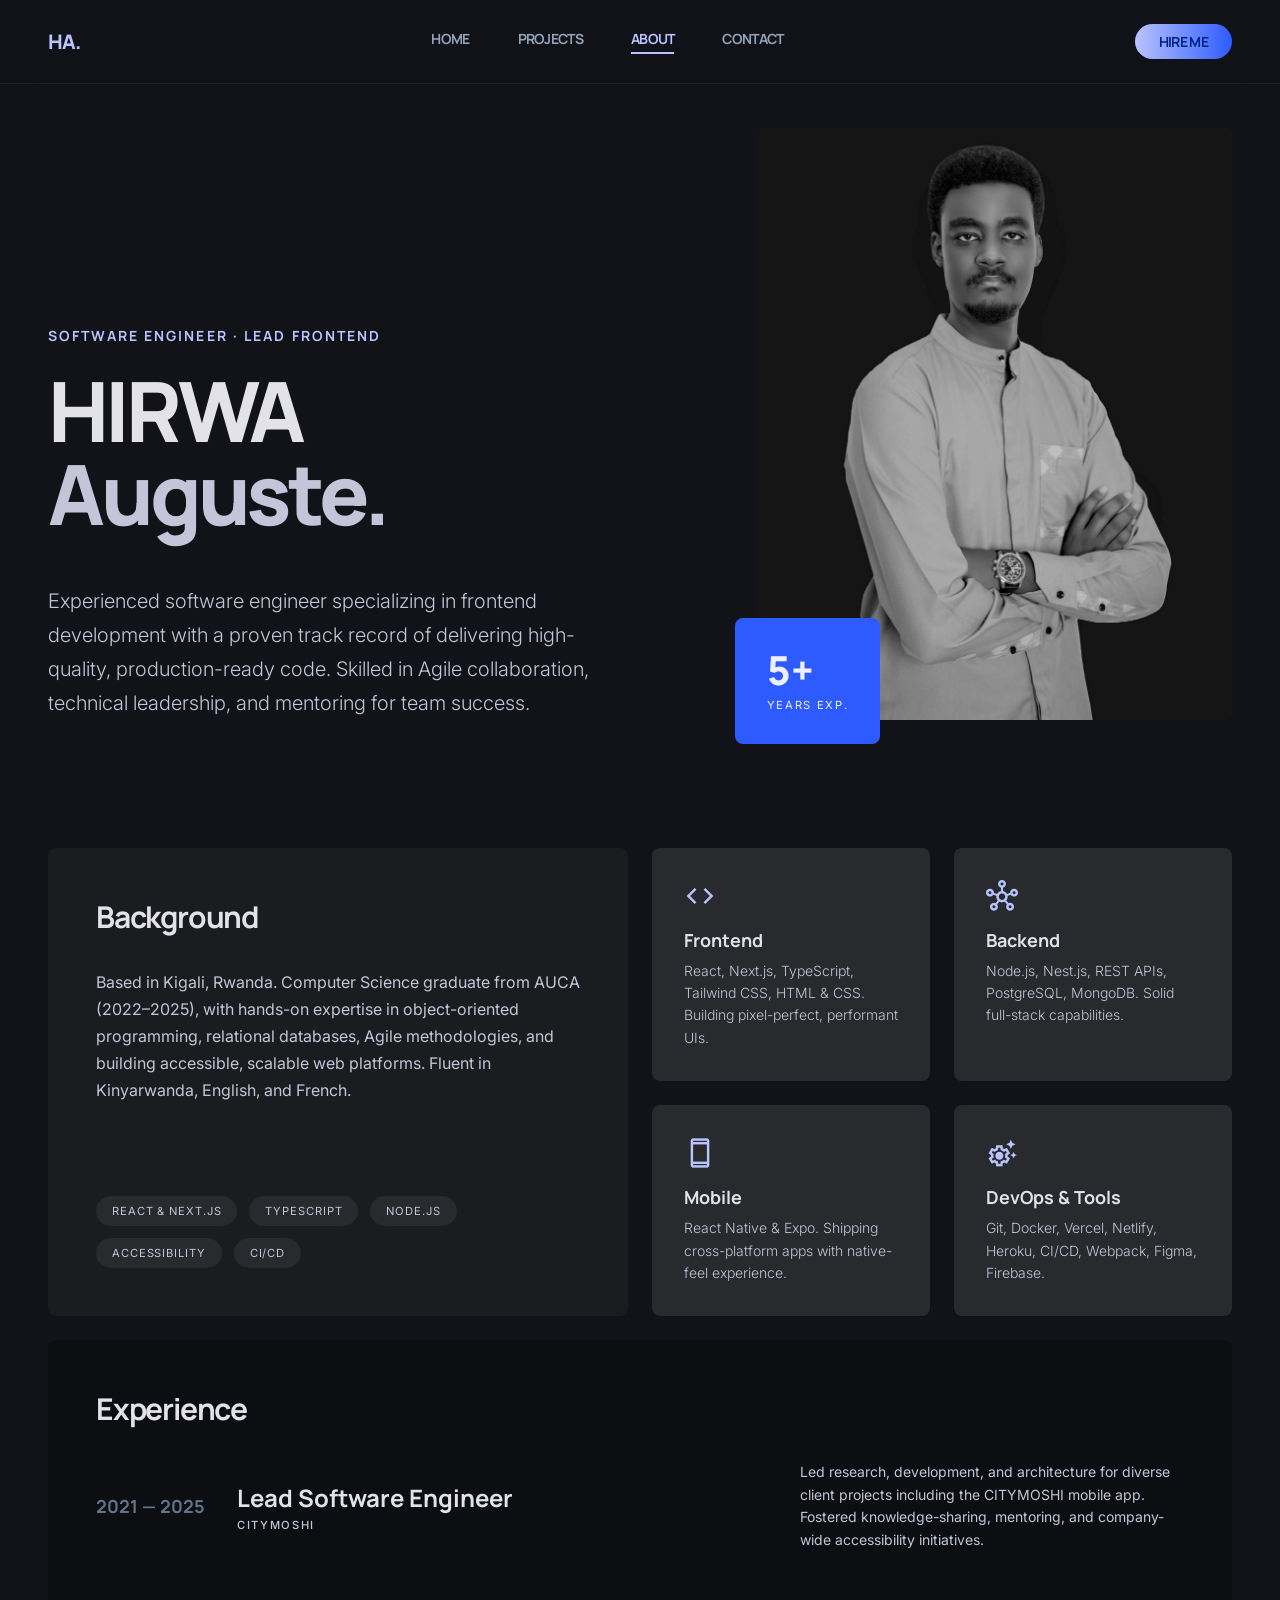
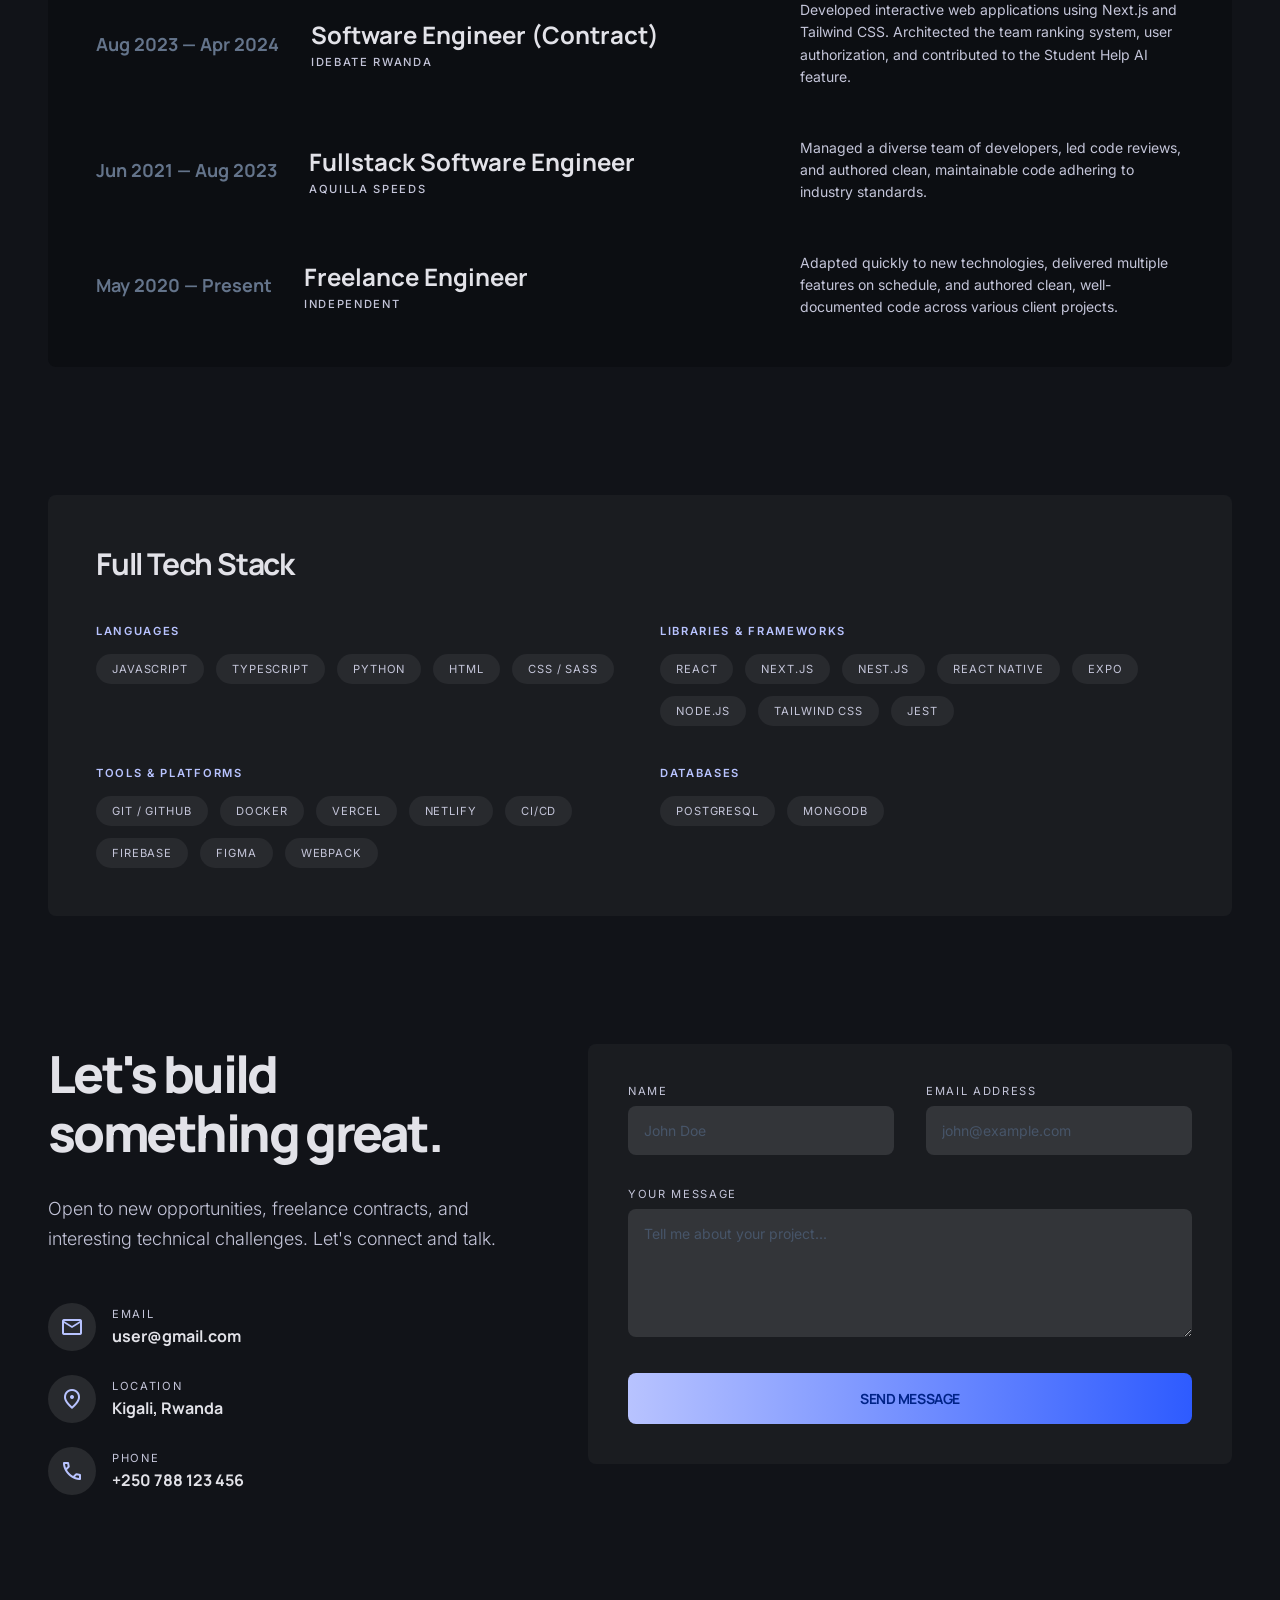
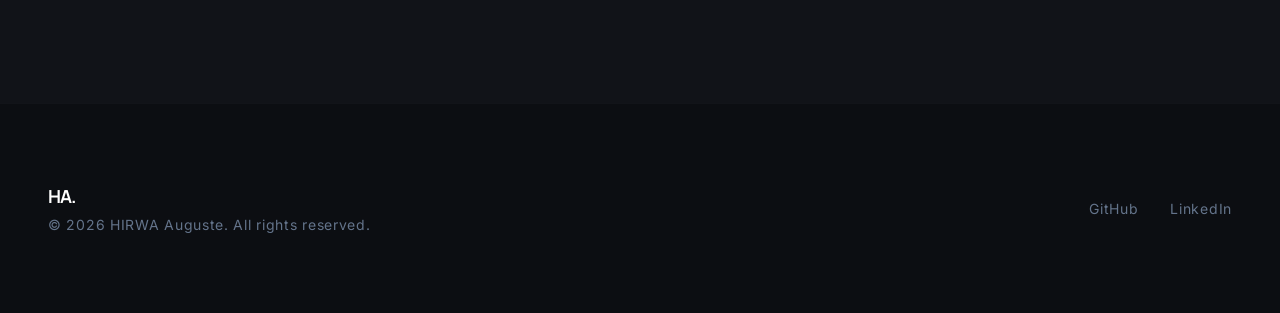
==== about.html @ ba86873b "feat: initialize portfolio project with base styles, navigation, and bento grid layout" ====
<!doctype html>
<html lang="en">
  <head>
    <meta charset="utf-8" />
    <meta content="width=device-width, initial-scale=1.0" name="viewport" />
    <title>About | HIRWA Auguste — Software Engineer</title>
    <meta name="description" content="About HIRWA Auguste — Lead Software Engineer based in Kigali, Rwanda. Expert in React, Next.js, TypeScript, and Node.js." />
    <link
      href="https://fonts.googleapis.com/css2?family=Manrope:wght@200;400;700;800&family=Inter:wght@300;400;500;600&display=swap"
      rel="stylesheet"
    />
    <link
      href="https://fonts.googleapis.com/css2?family=Material+Symbols+Outlined:wght,FILL@100..700,0..1&display=swap"
      rel="stylesheet"
    />
    <link rel="stylesheet" href="about.css" />
  </head>

  <body>
    <!-- Top Nav -->
    <nav class="topnav">
      <div class="nav-inner">
        <a class="nav-logo" href="index.html">HA.</a>

        <div class="nav-links">
          <a class="nav-link" href="index.html">Home</a>
          <a class="nav-link" href="gallery.html">Projects</a>
          <a class="nav-link active" href="about.html">About</a>
          <a class="nav-link" href="about.html#contact">Contact</a>
          <button class="btn-hire mobile-only">Hire Me</button>
        </div>

        <div class="nav-actions">
          <button class="btn-hire desktop-only">Hire Me</button>
          <button
            class="mobile-menu-btn"
            aria-label="Toggle menu"
            onclick="
              document.querySelector('.nav-links').classList.toggle('show')
            "
          >
            <span class="material-symbols-outlined">menu</span>
          </button>
        </div>
      </div>
    </nav>

    <main class="main-content">
      <!-- Hero / About -->
      <section class="hero-section">
        <div class="hero-grid">
          <div class="hero-left">
            <span class="hero-label">Software Engineer · Lead Frontend</span>
            <h1 class="hero-heading">
              HIRWA<br /><span class="hero-muted">Auguste.</span>
            </h1>
            <p class="hero-desc">
              Experienced software engineer specializing in frontend development
              with a proven track record of delivering high-quality,
              production-ready code. Skilled in Agile collaboration, technical
              leadership, and mentoring for team success.
            </p>
          </div>
          <div class="hero-right">
            <div class="portrait-frame">
              <img
                class="portrait-img"
                src="user.jpg"
                alt="HIRWA Auguste portrait"
              />
            </div>
            <div class="exp-badge">
              <span class="exp-number">5+</span>
              <p class="exp-label">Years Exp.</p>
            </div>
          </div>
        </div>
      </section>

      <!-- Bento: Background + Skills -->
      <section class="bento-section">
        <div class="bento-grid">
          <!-- Background -->
          <div class="bento-card col-2">
            <div>
              <h2 class="card-title">Background</h2>
              <p class="card-body">
                Based in Kigali, Rwanda. Computer Science graduate from AUCA
                (2022–2025), with hands-on expertise in object-oriented
                programming, relational databases, Agile methodologies, and
                building accessible, scalable web platforms. Fluent in
                Kinyarwanda, English, and French.
              </p>
            </div>
            <div class="tag-row">
              <span class="tag">React &amp; Next.js</span>
              <span class="tag">TypeScript</span>
              <span class="tag">Node.js</span>
              <span class="tag">Accessibility</span>
              <span class="tag">CI/CD</span>
            </div>
          </div>

          <!-- Skills grid -->
          <div class="bento-card col-2 skills-grid">
            <div class="skill-card">
              <span class="material-symbols-outlined skill-icon">code</span>
              <h3 class="skill-title">Frontend</h3>
              <p class="skill-desc">
                React, Next.js, TypeScript, Tailwind CSS, HTML &amp; CSS.
                Building pixel-perfect, performant UIs.
              </p>
            </div>
            <div class="skill-card">
              <span class="material-symbols-outlined skill-icon">hub</span>
              <h3 class="skill-title">Backend</h3>
              <p class="skill-desc">
                Node.js, Nest.js, REST APIs, PostgreSQL, MongoDB. Solid
                full-stack capabilities.
              </p>
            </div>
            <div class="skill-card">
              <span class="material-symbols-outlined skill-icon">smartphone</span>
              <h3 class="skill-title">Mobile</h3>
              <p class="skill-desc">
                React Native &amp; Expo. Shipping cross-platform apps with
                native-feel experience.
              </p>
            </div>
            <div class="skill-card">
              <span class="material-symbols-outlined skill-icon">settings_suggest</span>
              <h3 class="skill-title">DevOps &amp; Tools</h3>
              <p class="skill-desc">
                Git, Docker, Vercel, Netlify, Heroku, CI/CD, Webpack, Figma,
                Firebase.
              </p>
            </div>
          </div>

          <!-- Timeline -->
          <div class="bento-card col-4 timeline-card">
            <h2 class="card-title">Experience</h2>
            <div class="timeline">
              <div class="timeline-item">
                <div class="timeline-left">
                  <span class="timeline-year">2021 — 2025</span>
                  <div>
                    <h4 class="timeline-role">Lead Software Engineer</h4>
                    <p class="timeline-company">CITYMOSHI</p>
                  </div>
                </div>
                <span class="timeline-desc"
                  >Led research, development, and architecture for diverse
                  client projects including the CITYMOSHI mobile app. Fostered
                  knowledge-sharing, mentoring, and company-wide accessibility
                  initiatives.</span
                >
              </div>

              <div class="timeline-item">
                <div class="timeline-left">
                  <span class="timeline-year">Aug 2023 — Apr 2024</span>
                  <div>
                    <h4 class="timeline-role">Software Engineer (Contract)</h4>
                    <p class="timeline-company">IDEBATE Rwanda</p>
                  </div>
                </div>
                <span class="timeline-desc"
                  >Developed interactive web applications using Next.js and
                  Tailwind CSS. Architected the team ranking system, user
                  authorization, and contributed to the Student Help AI
                  feature.</span
                >
              </div>

              <div class="timeline-item">
                <div class="timeline-left">
                  <span class="timeline-year">Jun 2021 — Aug 2023</span>
                  <div>
                    <h4 class="timeline-role">Fullstack Software Engineer</h4>
                    <p class="timeline-company">AQUILLA SPEEDS</p>
                  </div>
                </div>
                <span class="timeline-desc"
                  >Managed a diverse team of developers, led code reviews, and
                  authored clean, maintainable code adhering to industry
                  standards.</span
                >
              </div>

              <div class="timeline-item">
                <div class="timeline-left">
                  <span class="timeline-year">May 2020 — Present</span>
                  <div>
                    <h4 class="timeline-role">Freelance Engineer</h4>
                    <p class="timeline-company">Independent</p>
                  </div>
                </div>
                <span class="timeline-desc"
                  >Adapted quickly to new technologies, delivered multiple
                  features on schedule, and authored clean, well-documented code
                  across various client projects.</span
                >
              </div>
            </div>
          </div>
        </div>
      </section>

      <!-- Technical Skills Stack -->
      <section class="stack-section">
        <div class="stack-inner">
          <h2 class="card-title">Full Tech Stack</h2>
          <div class="stack-grid">
            <div class="stack-group">
              <p class="stack-label">Languages</p>
              <div class="tag-row">
                <span class="tag">JavaScript</span>
                <span class="tag">TypeScript</span>
                <span class="tag">Python</span>
                <span class="tag">HTML</span>
                <span class="tag">CSS / Sass</span>
              </div>
            </div>
            <div class="stack-group">
              <p class="stack-label">Libraries &amp; Frameworks</p>
              <div class="tag-row">
                <span class="tag">React</span>
                <span class="tag">Next.js</span>
                <span class="tag">Nest.js</span>
                <span class="tag">React Native</span>
                <span class="tag">Expo</span>
                <span class="tag">Node.js</span>
                <span class="tag">Tailwind CSS</span>
                <span class="tag">Jest</span>
              </div>
            </div>
            <div class="stack-group">
              <p class="stack-label">Tools &amp; Platforms</p>
              <div class="tag-row">
                <span class="tag">Git / GitHub</span>
                <span class="tag">Docker</span>
                <span class="tag">Vercel</span>
                <span class="tag">Netlify</span>
                <span class="tag">CI/CD</span>
                <span class="tag">Firebase</span>
                <span class="tag">Figma</span>
                <span class="tag">Webpack</span>
              </div>
            </div>
            <div class="stack-group">
              <p class="stack-label">Databases</p>
              <div class="tag-row">
                <span class="tag">PostgreSQL</span>
                <span class="tag">MongoDB</span>
              </div>
            </div>
          </div>
        </div>
      </section>

      <!-- Contact -->
      <section class="contact-section" id="contact">
        <div class="contact-grid">
          <div class="contact-info">
            <h2 class="contact-heading">
              Let's build<br />something great.
            </h2>
            <p class="contact-desc">
              Open to new opportunities, freelance contracts, and interesting
              technical challenges. Let's connect and talk.
            </p>
            <div class="contact-details">
              <div class="contact-item">
                <span class="contact-icon-wrap">
                  <span class="material-symbols-outlined">mail</span>
                </span>
                <div>
                  <p class="contact-item-label">Email</p>
                  <p class="contact-item-value">user@gmail.com</p>
                </div>
              </div>
              <div class="contact-item">
                <span class="contact-icon-wrap">
                  <span class="material-symbols-outlined">location_on</span>
                </span>
                <div>
                  <p class="contact-item-label">Location</p>
                  <p class="contact-item-value">Kigali, Rwanda</p>
                </div>
              </div>
              <div class="contact-item">
                <span class="contact-icon-wrap">
                  <span class="material-symbols-outlined">phone</span>
                </span>
                <div>
                  <p class="contact-item-label">Phone</p>
                  <p class="contact-item-value">+250 788 123 456</p>
                </div>
              </div>
            </div>
          </div>

          <div class="contact-form-wrap">
            <form class="contact-form">
              <div class="form-row">
                <div class="form-field">
                  <label class="form-label">Name</label>
                  <input
                    class="form-input"
                    type="text"
                    placeholder="John Doe"
                  />
                  <div class="input-underline"></div>
                </div>
                <div class="form-field">
                  <label class="form-label">Email Address</label>
                  <input
                    class="form-input"
                    type="email"
                    placeholder="john@example.com"
                  />
                  <div class="input-underline"></div>
                </div>
              </div>
              <div class="form-field">
                <label class="form-label">Your Message</label>
                <textarea
                  class="form-input form-textarea"
                  rows="4"
                  placeholder="Tell me about your project..."
                ></textarea>
                <div class="input-underline"></div>
              </div>
              <button class="btn-submit" type="submit">Send Message</button>
            </form>
          </div>
        </div>
      </section>
    </main>

    <!-- Footer -->
    <footer class="site-footer">
      <div class="footer-inner">
        <div class="footer-brand">
          <div class="footer-logo">HA.</div>
          <p class="footer-copy">
            © <span id="footer-year"></span> HIRWA Auguste. All rights
            reserved.
          </p>
        </div>
        <div class="footer-links-wrap">
          <div class="footer-links">
            <a class="footer-link" href="https://github.com" target="_blank">GitHub</a>
            <a class="footer-link" href="https://linkedin.com" target="_blank">LinkedIn</a>
          </div>
        </div>
      </div>
    </footer>

    <script>
      document.getElementById("footer-year").textContent =
        new Date().getFullYear();
    </script>
  </body>
</html>
---- about.css ----
:root {
  --primary: #b8c3ff;
  --primary-container: #2e5bff;
  --on-primary: #002388;
  --on-primary-container: #efefff;

  --surface: #111318;
  --surface-container-low: #1a1c20;
  --surface-container: #1e2024;
  --surface-container-high: #282a2e;
  --surface-container-highest: #333539;
  --surface-container-lowest: #0c0e12;

  --on-surface: #e2e2e8;
  --on-surface-variant: #c4c5d9;
  --outline-variant: #434656;
  --outline: #8e90a2;

  --font-headline: "Manrope", sans-serif;
  --font-body: "Inter", sans-serif;

  --transition-base: 300ms ease-out;
  --transition-slow: 700ms ease-out;
}

*,
*::before,
*::after {
  box-sizing: border-box;
  margin: 0;
  padding: 0;
}
html {
  scroll-behavior: smooth;
}
body {
  background-color: var(--surface);
  color: var(--on-surface);
  font-family: var(--font-body);
  -webkit-font-smoothing: antialiased;
}
img {
  display: block;
  max-width: 100%;
}
a {
  text-decoration: none;
  color: inherit;
}

/* ============================================================
   TOP NAV
   ============================================================ */
.topnav {
  position: fixed;
  top: 0;
  left: 0;
  right: 0;
  z-index: 50;
  background: rgba(17, 19, 24, 0.6);
  backdrop-filter: blur(24px);
  -webkit-backdrop-filter: blur(24px);
  border-bottom: 1px solid rgba(255, 255, 255, 0.05); /* optional nice touch */
}

.nav-inner {
  display: flex;
  justify-content: space-between;
  align-items: center;
  padding: 1rem 1.5rem;
  max-width: 1920px;
  margin: 0 auto;
}
@media (min-width: 768px) {
  .nav-inner {
    padding: 1.5rem 3rem;
  }
}

.nav-logo {
  font-family: var(--font-headline);
  font-size: 1.25rem;
  font-weight: 900;
  letter-spacing: -0.05em;
  text-transform: uppercase;
  color: var(--primary);
  position: relative;
  z-index: 60;
}

.nav-actions {
  display: flex;
  align-items: center;
  gap: 1rem;
  z-index: 60;
}

.mobile-menu-btn {
  background: none;
  border: none;
  color: var(--on-surface);
  cursor: pointer;
  display: flex;
  align-items: center;
  justify-content: center;
}
.mobile-menu-btn .material-symbols-outlined {
  font-size: 1.75rem;
}
@media (min-width: 768px) {
  .mobile-menu-btn {
    display: none;
  }
}

.desktop-only {
  display: none;
}
@media (min-width: 768px) {
  .desktop-only {
    display: block;
  }
}

.mobile-only {
  display: block;
  width: 100%;
  margin-top: 1rem;
}
@media (min-width: 768px) {
  .mobile-only {
    display: none;
  }
}

.nav-links {
  position: absolute;
  top: 0;
  left: 0;
  right: 0;
  background: rgba(17, 19, 24, 0.98);
  backdrop-filter: blur(24px);
  -webkit-backdrop-filter: blur(24px);
  display: flex;
  flex-direction: column;
  padding: 5rem 1.5rem 2rem 1.5rem;
  gap: 1.5rem;
  transform: translateY(-100%);
  opacity: 0;
  visibility: hidden;
  transition:
    transform var(--transition-base),
    opacity var(--transition-base),
    visibility var(--transition-base);
  z-index: 40;
  border-bottom: 1px solid rgba(255, 255, 255, 0.05);
  box-shadow: 0 10px 30px rgba(0, 0, 0, 0.5);
}
.nav-links.show {
  transform: translateY(0);
  opacity: 1;
  visibility: visible;
}

@media (min-width: 768px) {
  .nav-links {
    position: static;
    transform: none;
    opacity: 1;
    visibility: visible;
    background: none;
    backdrop-filter: none;
    -webkit-backdrop-filter: none;
    flex-direction: row;
    padding: 0;
    gap: 3rem;
    border-bottom: none;
    box-shadow: none;
  }
}

.nav-link {
  font-family: var(--font-headline);
  font-weight: 700;
  font-size: 1.125rem;
  letter-spacing: -0.05em;
  text-transform: uppercase;
  color: #94a3b8;
  transition: color var(--transition-base);
}
@media (min-width: 768px) {
  .nav-link {
    font-size: 0.875rem;
  }
}

.nav-link:hover {
  color: #ffffff;
}

.nav-link.active {
  color: var(--primary);
}
@media (min-width: 768px) {
  .nav-link.active {
    border-bottom: 2px solid var(--primary);
    padding-bottom: 0.25rem;
  }
}

.btn-hire {
  font-family: var(--font-headline);
  font-weight: 700;
  font-size: 0.875rem;
  letter-spacing: -0.05em;
  text-transform: uppercase;
  color: var(--on-primary);
  background: linear-gradient(
    to right,
    var(--primary),
    var(--primary-container)
  );
  border: none;
  cursor: pointer;
  padding: 0.75rem 2rem;
  border-radius: 999px;
  transition: box-shadow var(--transition-base);
}
@media (min-width: 768px) {
  .btn-hire {
    padding: 0.5rem 1.5rem;
  }
}

.btn-hire:hover {
  box-shadow: 0 0 20px rgba(184, 195, 255, 0.4);
}

/* ============================================================
   MAIN
   ============================================================ */
.main-content {
  padding-top: 8rem;
  padding-bottom: 5rem;
}

/* ============================================================
   HERO SECTION
   ============================================================ */
.hero-section {
  padding: 0 3rem;
  max-width: 1920px;
  margin: 0 auto 8rem;
}

.hero-grid {
  display: grid;
  grid-template-columns: 1fr;
  gap: 3rem;
  align-items: end;
}
@media (min-width: 768px) {
  .hero-grid {
    grid-template-columns: 7fr 5fr;
  }
}

.hero-label {
  display: block;
  font-family: var(--font-headline);
  font-weight: 700;
  font-size: 0.875rem;
  letter-spacing: 0.15em;
  text-transform: uppercase;
  color: var(--primary);
  margin-bottom: 1.5rem;
}

.hero-heading {
  font-family: var(--font-headline);
  font-weight: 800;
  letter-spacing: -0.05em;
  line-height: 1;
  color: var(--on-surface);
  font-size: clamp(3rem, 7vw, 5rem);
  margin-bottom: 3rem;
}
@media (min-width: 768px) {
  .hero-heading {
    font-size: clamp(4rem, 6.5vw, 8rem);
  }
}

.hero-muted {
  color: var(--on-surface-variant);
}

.hero-desc {
  font-size: 1.25rem;
  line-height: 1.7;
  font-weight: 300;
  color: var(--on-surface-variant);
  max-width: 36rem;
}

/* Portrait */
.hero-right {
  position: relative;
}

.portrait-frame {
  aspect-ratio: 4 / 5;
  background-color: var(--surface-container-low);
  border-radius: 0.5rem;
  overflow: hidden;
}

.portrait-img {
  width: 100%;
  height: 100%;
  object-fit: cover;
  filter: grayscale(100%);
  transition: filter var(--transition-slow);
}
.portrait-img:hover {
  filter: grayscale(0%);
}

.exp-badge {
  display: none;
  position: absolute;
  bottom: -1.5rem;
  left: -1.5rem;
  background-color: var(--primary-container);
  padding: 2rem;
  border-radius: 0.5rem;
}
@media (min-width: 768px) {
  .exp-badge {
    display: block;
  }
}

.exp-number {
  display: block;
  font-family: var(--font-headline);
  font-weight: 900;
  font-size: 2.5rem;
  line-height: 1;
  color: var(--on-primary-container);
}
.exp-label {
  font-family: var(--font-body);
  font-size: 0.7rem;
  letter-spacing: 0.15em;
  text-transform: uppercase;
  color: var(--on-primary-container);
  margin-top: 0.5rem;
}

/* ============================================================
   BENTO SECTION
   ============================================================ */
.bento-section {
  padding: 0 3rem;
  max-width: 1920px;
  margin: 0 auto 8rem;
}

.bento-grid {
  display: grid;
  grid-template-columns: 1fr;
  gap: 1.5rem;
}
@media (min-width: 768px) {
  .bento-grid {
    grid-template-columns: repeat(4, 1fr);
  }
  .col-2 {
    grid-column: span 2;
  }
  .col-4 {
    grid-column: span 4;
  }
}

.bento-card {
  background-color: var(--surface-container-low);
  padding: 3rem;
  border-radius: 0.5rem;
  display: flex;
  flex-direction: column;
  justify-content: space-between;
}

.timeline-card {
  background-color: var(--surface-container-lowest);
}

.card-title {
  font-family: var(--font-headline);
  font-size: 1.875rem;
  font-weight: 700;
  letter-spacing: -0.04em;
  color: var(--on-surface);
  margin-bottom: 2rem;
}

.card-body {
  color: var(--on-surface-variant);
  line-height: 1.7;
  margin-bottom: 1.5rem;
}

.tag-row {
  display: flex;
  flex-wrap: wrap;
  gap: 0.75rem;
}

.tag {
  background-color: var(--surface-container-high);
  padding: 0.5rem 1rem;
  border-radius: 999px;
  font-family: var(--font-body);
  font-size: 0.7rem;
  letter-spacing: 0.08em;
  text-transform: uppercase;
  color: var(--on-surface-variant);
}

/* Skills subgrid */
.skills-grid {
  display: grid;
  grid-template-columns: repeat(2, 1fr);
  gap: 1.5rem;
  padding: 0;
  background: transparent;
}

.skill-card {
  background-color: var(--surface-container-high);
  padding: 2rem;
  border-radius: 0.5rem;
}

.skill-icon {
  font-size: 2rem;
  color: var(--primary);
  display: block;
  margin-bottom: 1rem;
}

.skill-title {
  font-family: var(--font-headline);
  font-size: 1.125rem;
  font-weight: 700;
  color: var(--on-surface);
  margin-bottom: 0.5rem;
}

.skill-desc {
  font-size: 0.875rem;
  font-weight: 300;
  color: var(--on-surface-variant);
  line-height: 1.6;
}

/* Timeline */
.timeline {
  display: flex;
  flex-direction: column;
  gap: 3rem;
}

.timeline-item {
  display: flex;
  flex-direction: column;
  gap: 1rem;
}
@media (min-width: 768px) {
  .timeline-item {
    flex-direction: row;
    justify-content: space-between;
    align-items: center;
  }
}

.timeline-left {
  display: flex;
  align-items: center;
  gap: 2rem;
}

.timeline-year {
  font-family: var(--font-headline);
  font-weight: 700;
  font-size: 1.125rem;
  color: #64748b;
  white-space: nowrap;
}

.timeline-role {
  font-family: var(--font-headline);
  font-size: 1.5rem;
  font-weight: 700;
  color: var(--on-surface);
  transition: color var(--transition-base);
}
.timeline-item:hover .timeline-role {
  color: var(--primary);
}

.timeline-company {
  font-family: var(--font-body);
  font-size: 0.7rem;
  letter-spacing: 0.15em;
  text-transform: uppercase;
  color: var(--on-surface-variant);
  font-weight: 500;
  margin-top: 0.25rem;
}

.timeline-desc {
  font-size: 0.875rem;
  color: var(--on-surface-variant);
  max-width: 24rem;
  line-height: 1.6;
}

/* ============================================================
   CONTACT SECTION
   ============================================================ */
.contact-section {
  padding: 0 3rem;
  max-width: 1920px;
  margin: 0 auto;
  scroll-margin-top: 6rem;
}

.contact-grid {
  display: grid;
  grid-template-columns: 1fr;
  gap: 5rem;
}
@media (min-width: 768px) {
  .contact-grid {
    grid-template-columns: 5fr 7fr;
  }
}

.contact-heading {
  font-family: var(--font-headline);
  font-size: clamp(2rem, 4vw, 3.25rem);
  font-weight: 800;
  letter-spacing: -0.05em;
  line-height: 1.15;
  color: var(--on-surface);
  margin-bottom: 2rem;
}

.contact-desc {
  font-size: 1.125rem;
  font-weight: 300;
  line-height: 1.7;
  color: var(--on-surface-variant);
  margin-bottom: 3rem;
}

.contact-details {
  display: flex;
  flex-direction: column;
  gap: 1.5rem;
}

.contact-item {
  display: flex;
  align-items: center;
  gap: 1rem;
}

.contact-icon-wrap {
  width: 3rem;
  height: 3rem;
  border-radius: 50%;
  background-color: var(--surface-container-high);
  display: flex;
  align-items: center;
  justify-content: center;
  color: var(--primary);
  flex-shrink: 0;
}

.contact-item-label {
  font-family: var(--font-body);
  font-size: 0.7rem;
  letter-spacing: 0.15em;
  text-transform: uppercase;
  color: var(--on-surface-variant);
  margin-bottom: 0.25rem;
}

.contact-item-value {
  font-family: var(--font-headline);
  font-weight: 700;
  color: var(--on-surface);
}

.contact-form {
  background-color: var(--surface-container-low);
  padding: 2.5rem;
  border-radius: 0.5rem;
  display: flex;
  flex-direction: column;
  gap: 2rem;
}

.form-row {
  display: grid;
  grid-template-columns: 1fr;
  gap: 2rem;
}
@media (min-width: 768px) {
  .form-row {
    grid-template-columns: 1fr 1fr;
  }
}

.form-field {
  position: relative;
}

.form-label {
  display: block;
  font-family: var(--font-body);
  font-size: 0.7rem;
  letter-spacing: 0.15em;
  text-transform: uppercase;
  color: var(--on-surface-variant);
  margin-bottom: 0.5rem;
}

.form-input {
  width: 100%;
  background-color: var(--surface-container-highest);
  border: none;
  outline: none;
  color: var(--on-surface);
  padding: 1rem;
  border-radius: 0.5rem;
  font-family: var(--font-body);
  font-size: 0.875rem;
  transition: box-shadow var(--transition-base);
}

.form-input::placeholder {
  color: #475569;
}

.form-textarea {
  resize: vertical;
  min-height: 8rem;
}

.input-underline {
  position: absolute;
  bottom: 0;
  left: 50%;
  transform: translateX(-50%);
  height: 2px;
  width: 0;
  background-color: var(--primary);
  transition: width 500ms ease-out;
}

.form-field:focus-within .input-underline {
  width: 100%;
}

.btn-submit {
  width: 100%;
  background: linear-gradient(
    to right,
    var(--primary),
    var(--primary-container)
  );
  color: var(--on-primary);
  border: none;
  cursor: pointer;
  padding: 1rem;
  border-radius: 0.5rem;
  font-family: var(--font-headline);
  font-weight: 700;
  font-size: 0.875rem;
  letter-spacing: -0.03em;
  text-transform: uppercase;
  transition: box-shadow 500ms ease-out;
}
.btn-submit:hover {
  box-shadow: 0 0 30px rgba(184, 195, 255, 0.2);
}

/* ============================================================
   STACK SECTION
   ============================================================ */
.stack-section {
  padding: 0 3rem;
  max-width: 1920px;
  margin: 0 auto 8rem;
}

.stack-inner {
  background-color: var(--surface-container-low);
  border-radius: 0.5rem;
  padding: 3rem;
}

.stack-inner .card-title {
  margin-bottom: 2.5rem;
}

.stack-grid {
  display: grid;
  grid-template-columns: 1fr;
  gap: 2.5rem;
}

@media (min-width: 768px) {
  .stack-grid {
    grid-template-columns: repeat(2, 1fr);
  }
}

.stack-group {
  display: flex;
  flex-direction: column;
  gap: 1rem;
}

.stack-label {
  font-family: var(--font-body);
  font-size: 0.7rem;
  letter-spacing: 0.15em;
  text-transform: uppercase;
  color: var(--primary);
  font-weight: 600;
}

/* ============================================================
   FOOTER
   ============================================================ */
.site-footer {
  background-color: #0c0e12;
  padding: 5rem 0;
  margin-top: 8rem;
  border-top: 1px solid rgba(67, 70, 86, 0.1);
}

.footer-inner {
  display: flex;
  flex-direction: column;
  align-items: center;
  gap: 2.5rem;
  padding: 0 3rem;
  max-width: 1920px;
  margin: 0 auto;
}
@media (min-width: 768px) {
  .footer-inner {
    flex-direction: row;
    justify-content: space-between;
    gap: 0;
  }
}

.footer-logo {
  font-family: var(--font-headline);
  font-size: 1.125rem;
  font-weight: 700;
  text-transform: uppercase;
  letter-spacing: -0.05em;
  color: #ffffff;
  margin-bottom: 0.5rem;
}

.footer-copy {
  font-family: var(--font-body);
  font-size: 0.875rem;
  letter-spacing: 0.05em;
  color: #64748b;
}

.footer-links-wrap {
  display: flex;
  flex-wrap: wrap;
  justify-content: center;
  align-items: center;
  gap: 2rem;
}

.footer-links {
  display: flex;
  gap: 2rem;
}

.footer-link {
  font-family: var(--font-body);
  font-size: 0.875rem;
  letter-spacing: 0.05em;
  color: #64748b;
  transition: color var(--transition-base);
}
.footer-link:hover {
  color: var(--primary);
}

.footer-divider {
  width: 3rem;
  height: 1px;
  background-color: var(--outline-variant);
  display: none;
}
@media (min-width: 768px) {
  .footer-divider {
    display: block;
  }
}
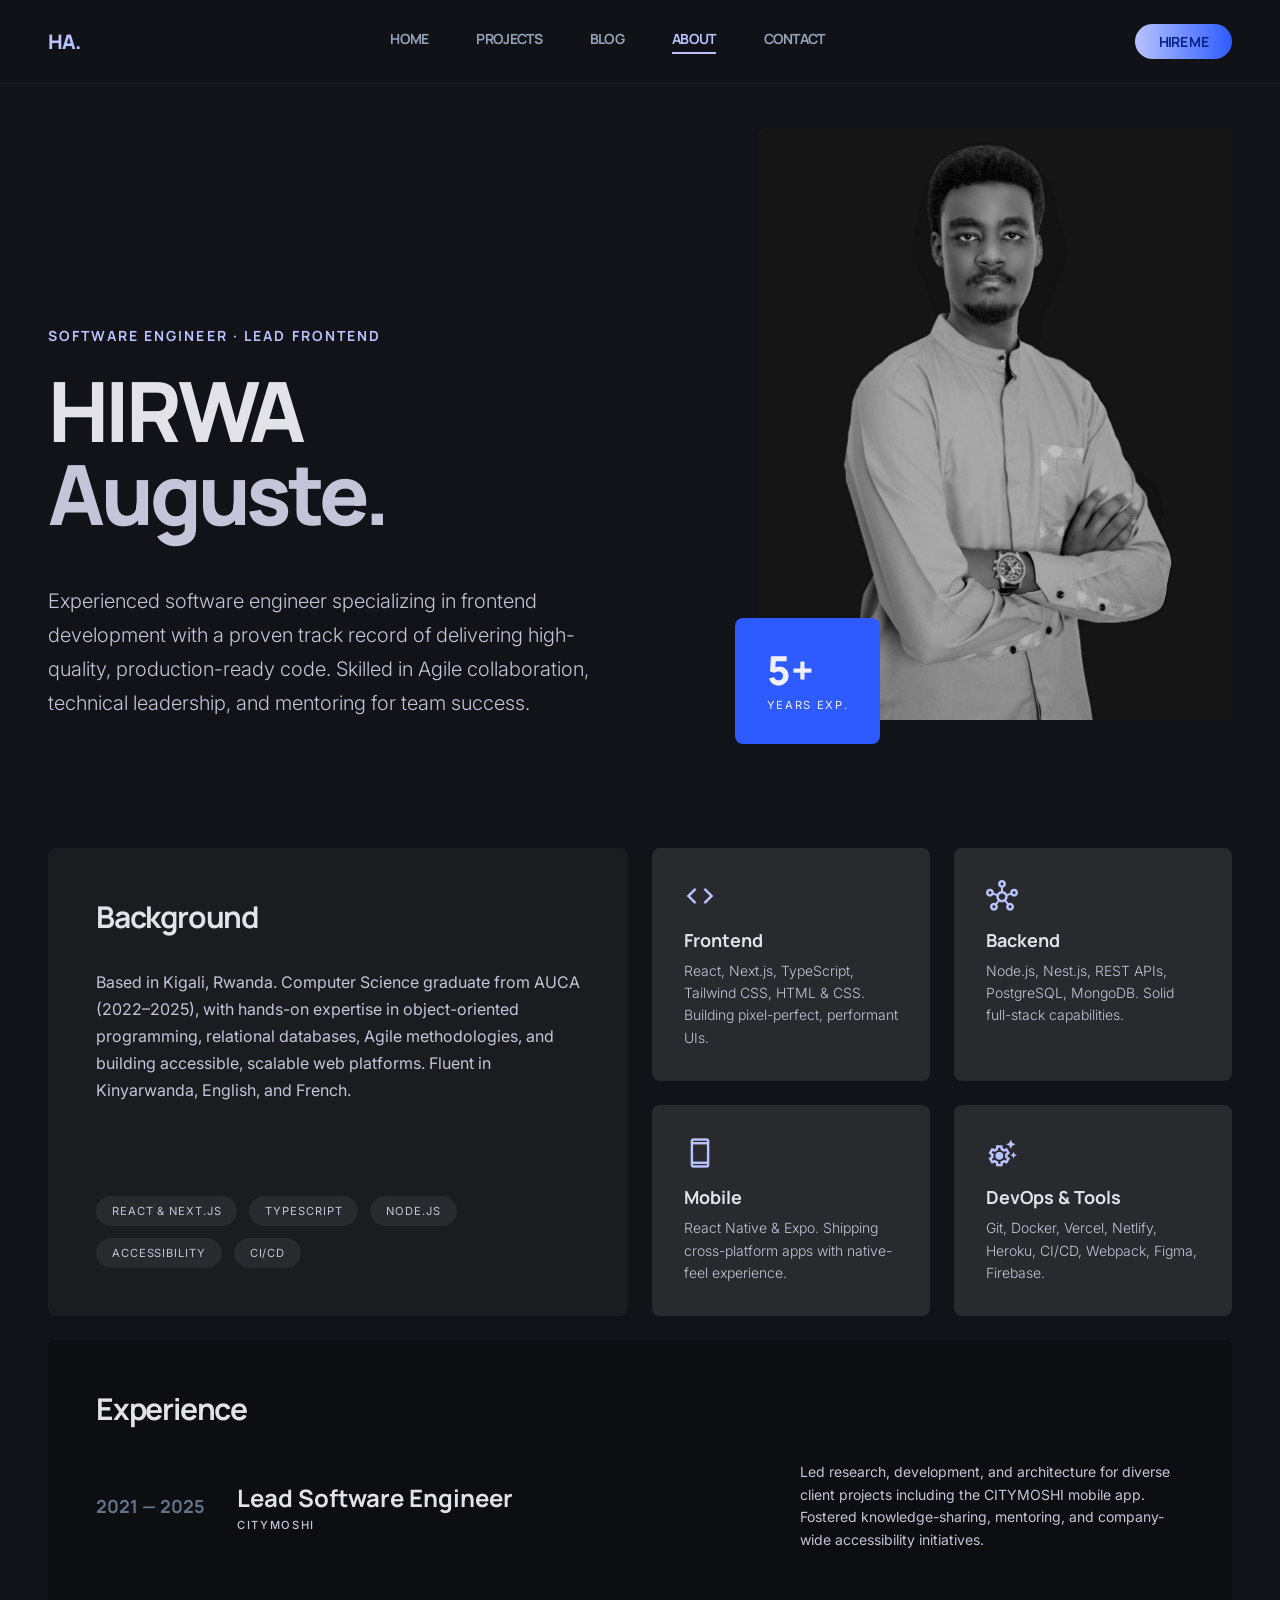
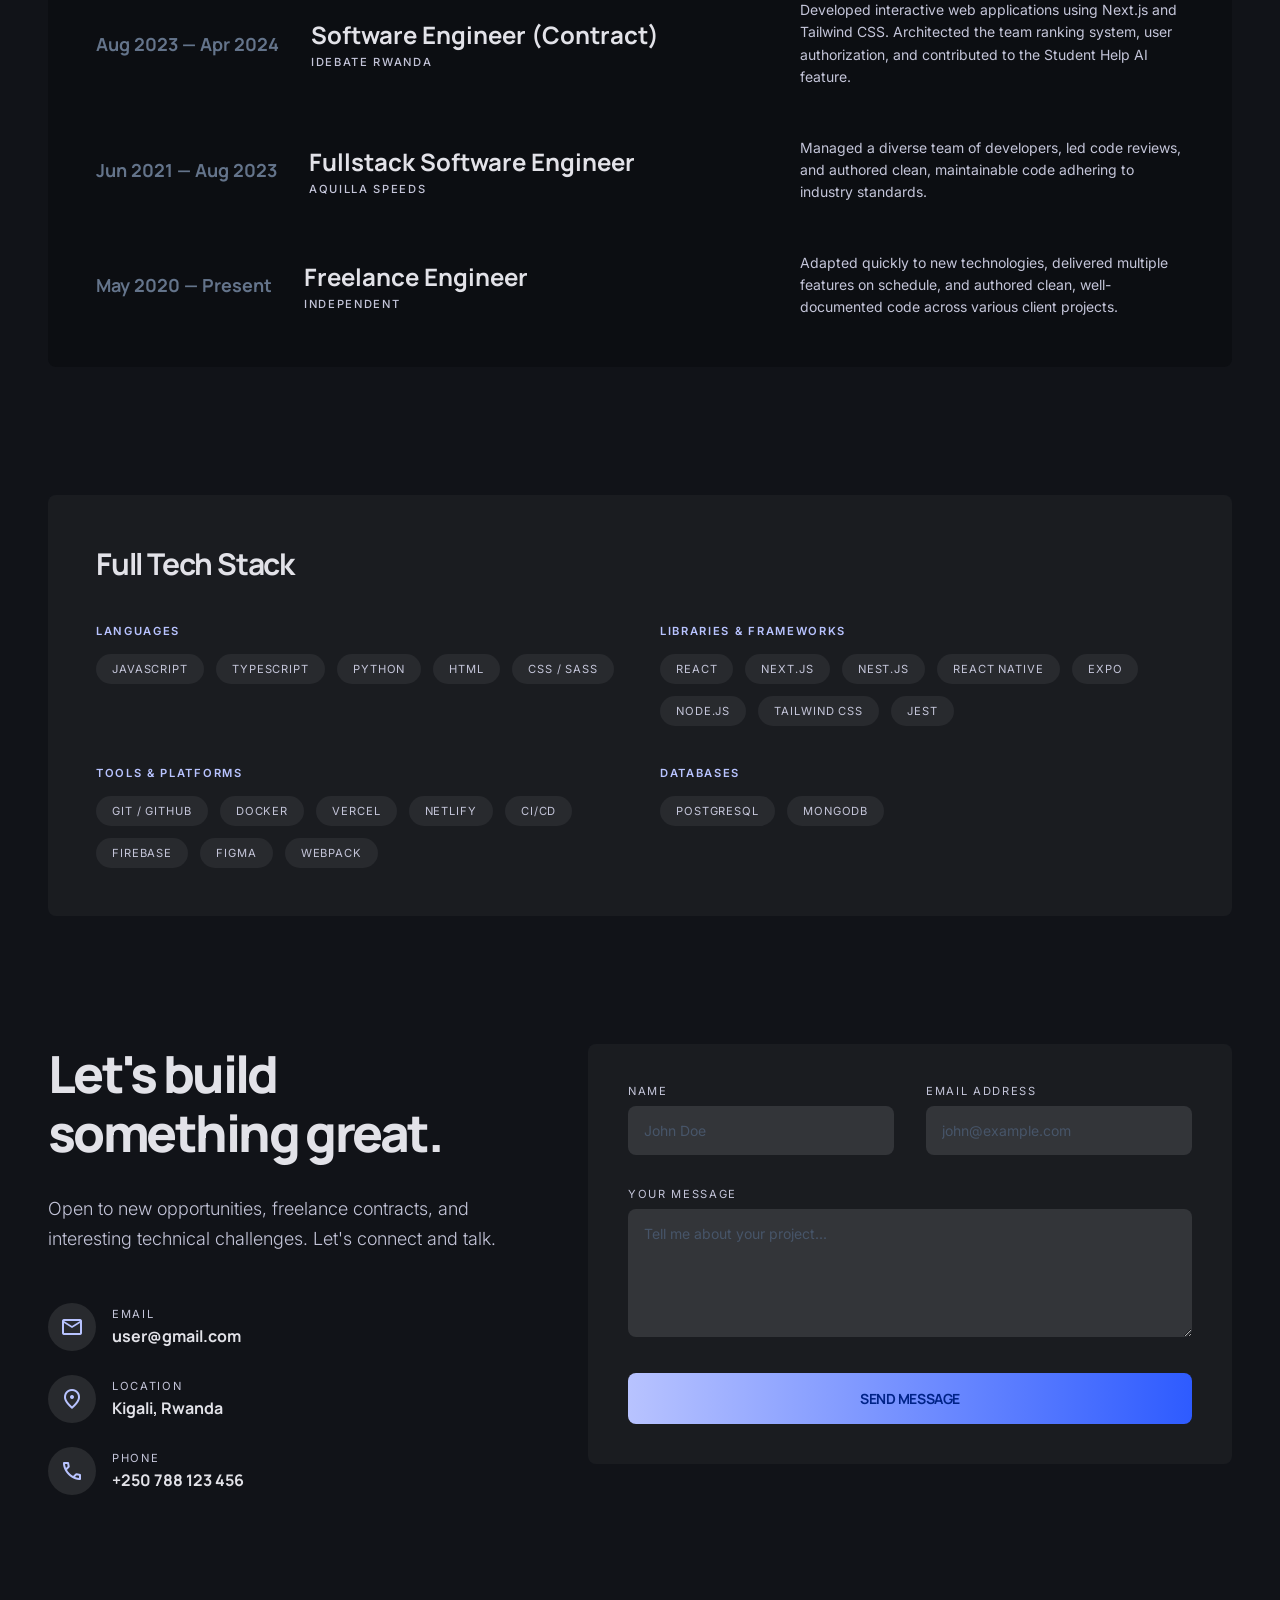
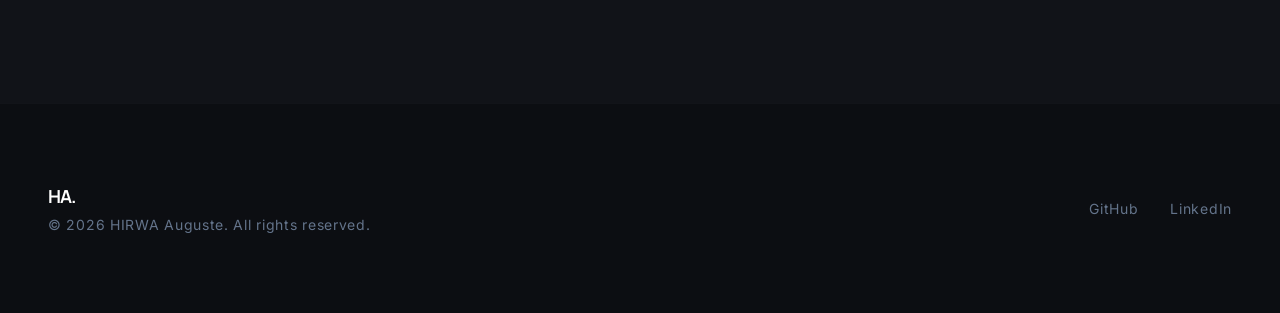
==== commit 31d9b9a2: "feat: implement blog section with listing and article page templates" ====
--- a/about.html
+++ b/about.html
@@ -5,6 +5,15 @@
     <meta content="width=device-width, initial-scale=1.0" name="viewport" />
     <title>About | HIRWA Auguste — Software Engineer</title>
     <meta name="description" content="About HIRWA Auguste — Lead Software Engineer based in Kigali, Rwanda. Expert in React, Next.js, TypeScript, and Node.js." />
+    <meta property="og:title" content="About | HIRWA Auguste — Software Engineer" />
+    <meta property="og:description" content="About HIRWA Auguste — Lead Software Engineer based in Kigali, Rwanda. Expert in React, Next.js, TypeScript, and Node.js." />
+    <meta property="og:type" content="profile" />
+    <meta property="og:url" content="https://hirwaauguste.com/about.html" />
+    <meta property="og:image" content="user.jpg" />
+    <meta name="twitter:card" content="summary_large_image" />
+    <meta name="twitter:title" content="About | HIRWA Auguste — Software Engineer" />
+    <meta name="twitter:description" content="About HIRWA Auguste — Lead Software Engineer based in Kigali, Rwanda. Expert in React, Next.js, TypeScript, and Node.js." />
+    <meta name="twitter:image" content="user.jpg" />
     <link
       href="https://fonts.googleapis.com/css2?family=Manrope:wght@200;400;700;800&family=Inter:wght@300;400;500;600&display=swap"
       rel="stylesheet"
@@ -25,6 +34,7 @@
         <div class="nav-links">
           <a class="nav-link" href="index.html">Home</a>
           <a class="nav-link" href="gallery.html">Projects</a>
+          <a class="nav-link" href="blog.html">Blog</a>
           <a class="nav-link active" href="about.html">About</a>
           <a class="nav-link" href="about.html#contact">Contact</a>
           <button class="btn-hire mobile-only">Hire Me</button>
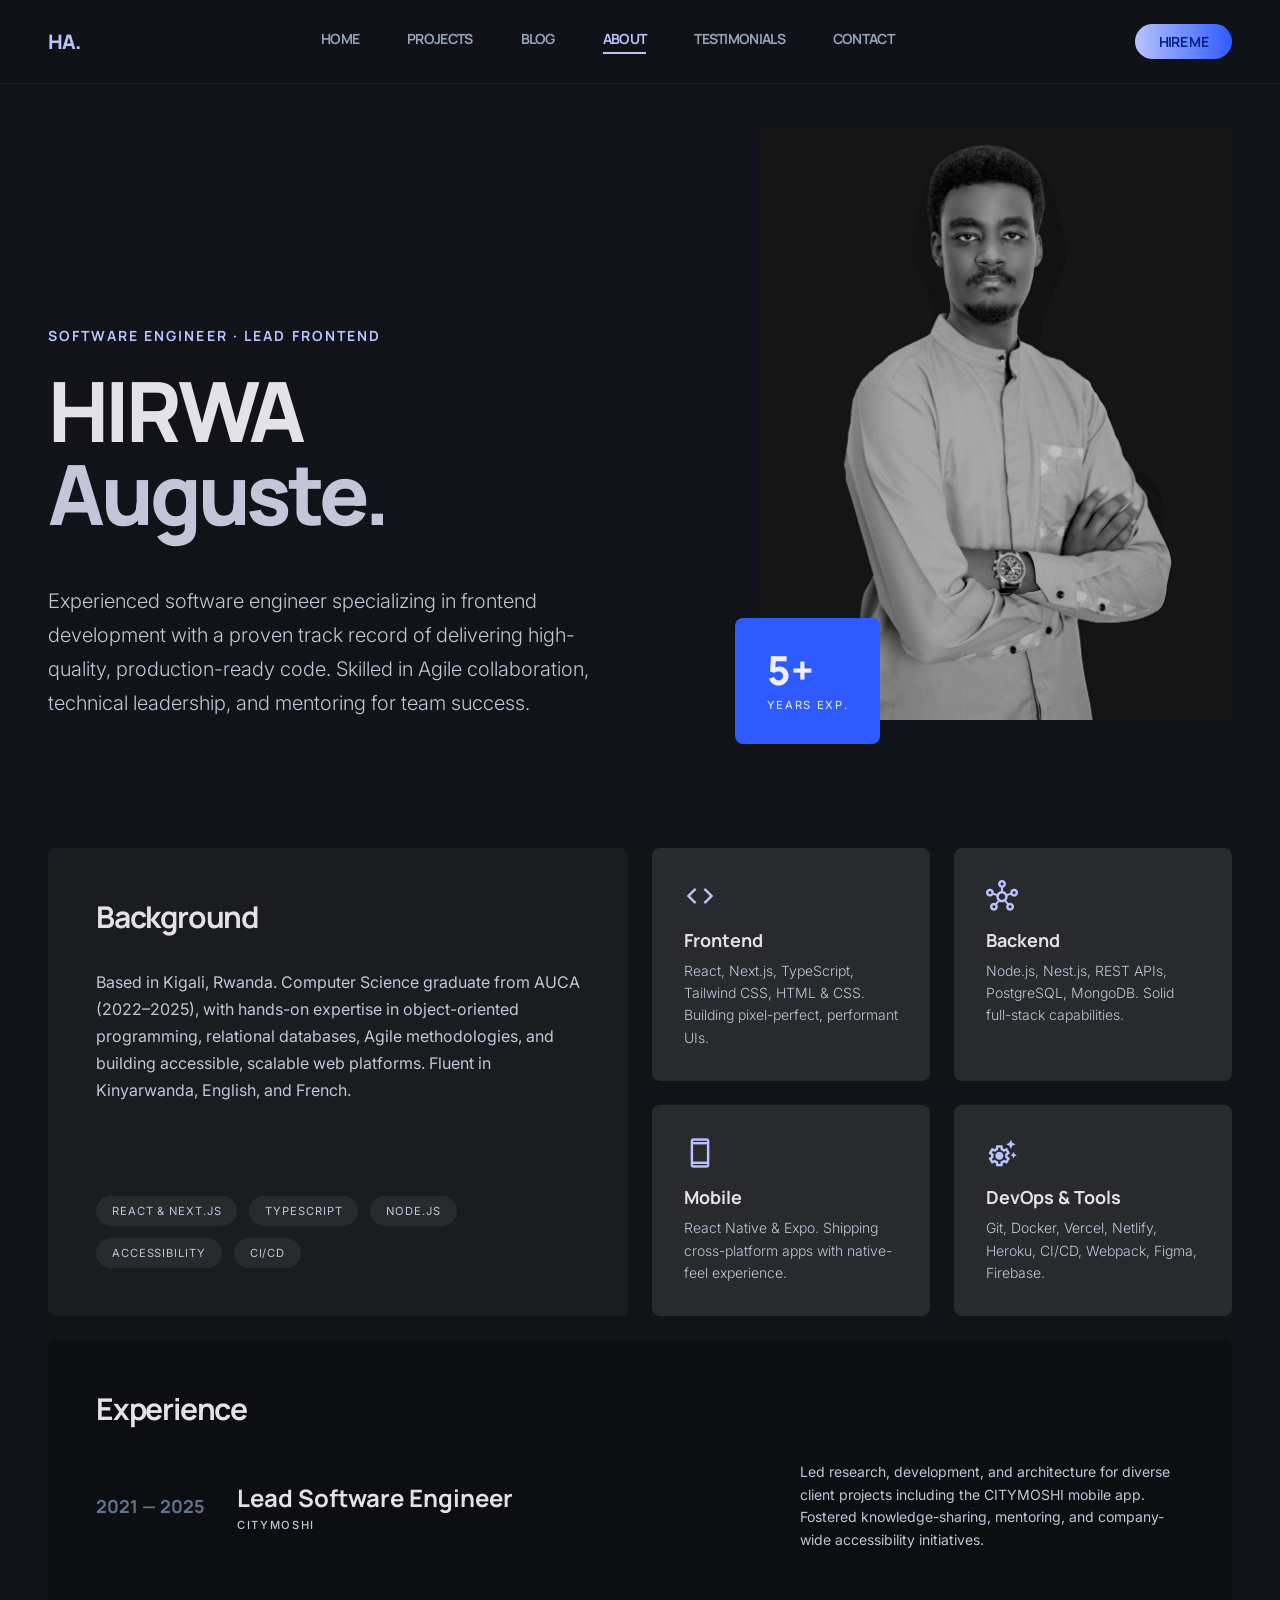
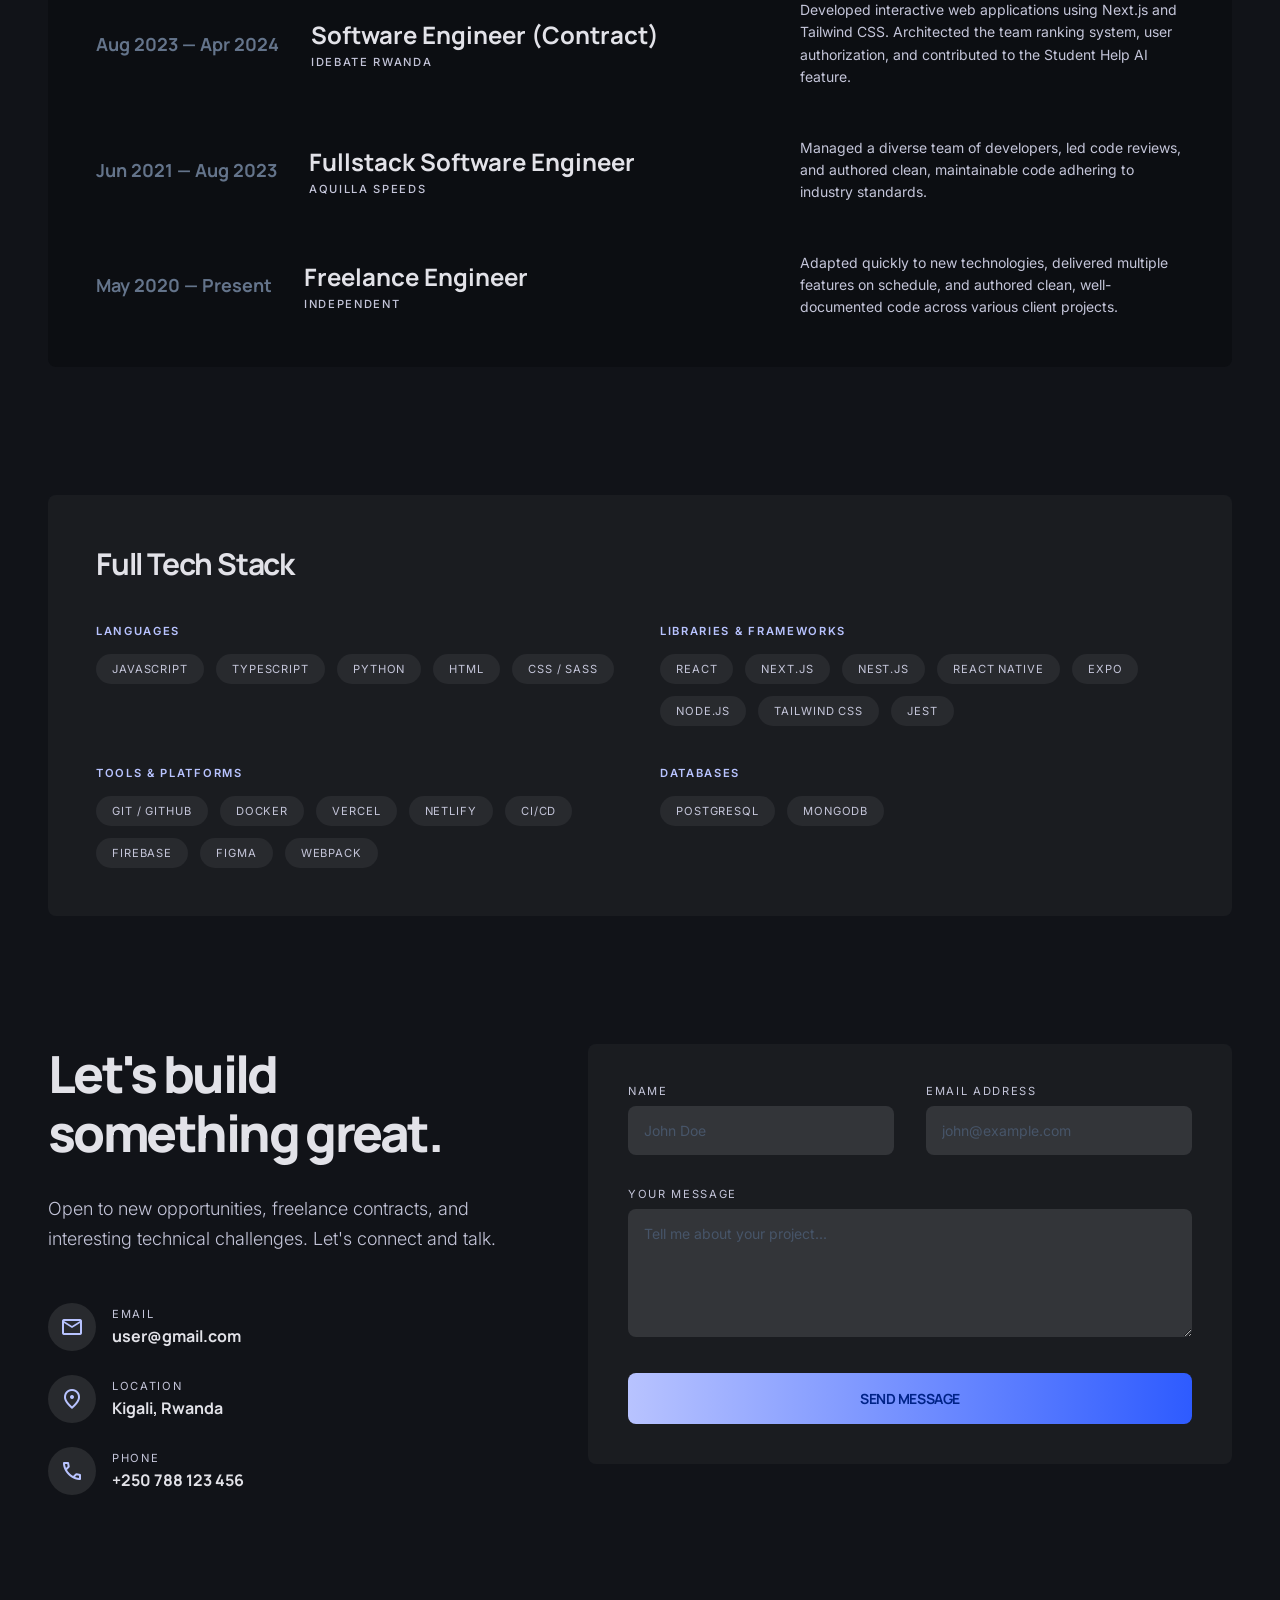
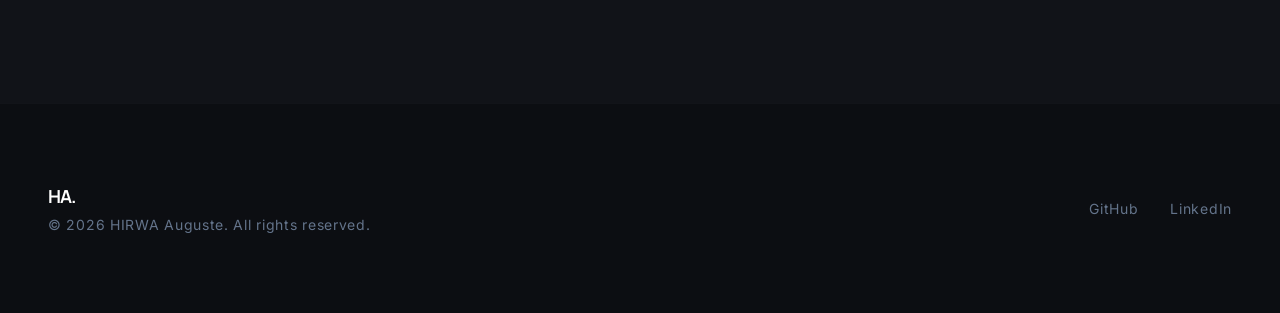
==== commit 350ec275: "feat: add testimonials page and update social links and meta tag formatting across site pages" ====
--- a/about.html
+++ b/about.html
@@ -4,15 +4,30 @@
     <meta charset="utf-8" />
     <meta content="width=device-width, initial-scale=1.0" name="viewport" />
     <title>About | HIRWA Auguste — Software Engineer</title>
-    <meta name="description" content="About HIRWA Auguste — Lead Software Engineer based in Kigali, Rwanda. Expert in React, Next.js, TypeScript, and Node.js." />
-    <meta property="og:title" content="About | HIRWA Auguste — Software Engineer" />
-    <meta property="og:description" content="About HIRWA Auguste — Lead Software Engineer based in Kigali, Rwanda. Expert in React, Next.js, TypeScript, and Node.js." />
+    <meta
+      name="description"
+      content="About HIRWA Auguste — Lead Software Engineer based in Kigali, Rwanda. Expert in React, Next.js, TypeScript, and Node.js."
+    />
+    <meta
+      property="og:title"
+      content="About | HIRWA Auguste — Software Engineer"
+    />
+    <meta
+      property="og:description"
+      content="About HIRWA Auguste — Lead Software Engineer based in Kigali, Rwanda. Expert in React, Next.js, TypeScript, and Node.js."
+    />
     <meta property="og:type" content="profile" />
     <meta property="og:url" content="https://hirwaauguste.com/about.html" />
     <meta property="og:image" content="user.jpg" />
     <meta name="twitter:card" content="summary_large_image" />
-    <meta name="twitter:title" content="About | HIRWA Auguste — Software Engineer" />
-    <meta name="twitter:description" content="About HIRWA Auguste — Lead Software Engineer based in Kigali, Rwanda. Expert in React, Next.js, TypeScript, and Node.js." />
+    <meta
+      name="twitter:title"
+      content="About | HIRWA Auguste — Software Engineer"
+    />
+    <meta
+      name="twitter:description"
+      content="About HIRWA Auguste — Lead Software Engineer based in Kigali, Rwanda. Expert in React, Next.js, TypeScript, and Node.js."
+    />
     <meta name="twitter:image" content="user.jpg" />
     <link
       href="https://fonts.googleapis.com/css2?family=Manrope:wght@200;400;700;800&family=Inter:wght@300;400;500;600&display=swap"
@@ -36,6 +51,7 @@
           <a class="nav-link" href="gallery.html">Projects</a>
           <a class="nav-link" href="blog.html">Blog</a>
           <a class="nav-link active" href="about.html">About</a>
+          <a class="nav-link" href="testimonials.html">Testimonials</a>
           <a class="nav-link" href="about.html#contact">Contact</a>
           <button class="btn-hire mobile-only">Hire Me</button>
         </div>
@@ -130,7 +146,9 @@
               </p>
             </div>
             <div class="skill-card">
-              <span class="material-symbols-outlined skill-icon">smartphone</span>
+              <span class="material-symbols-outlined skill-icon"
+                >smartphone</span
+              >
               <h3 class="skill-title">Mobile</h3>
               <p class="skill-desc">
                 React Native &amp; Expo. Shipping cross-platform apps with
@@ -138,7 +156,9 @@
               </p>
             </div>
             <div class="skill-card">
-              <span class="material-symbols-outlined skill-icon">settings_suggest</span>
+              <span class="material-symbols-outlined skill-icon"
+                >settings_suggest</span
+              >
               <h3 class="skill-title">DevOps &amp; Tools</h3>
               <p class="skill-desc">
                 Git, Docker, Vercel, Netlify, Heroku, CI/CD, Webpack, Figma,
@@ -273,9 +293,7 @@
       <section class="contact-section" id="contact">
         <div class="contact-grid">
           <div class="contact-info">
-            <h2 class="contact-heading">
-              Let's build<br />something great.
-            </h2>
+            <h2 class="contact-heading">Let's build<br />something great.</h2>
             <p class="contact-desc">
               Open to new opportunities, freelance contracts, and interesting
               technical challenges. Let's connect and talk.
@@ -355,14 +373,23 @@
         <div class="footer-brand">
           <div class="footer-logo">HA.</div>
           <p class="footer-copy">
-            © <span id="footer-year"></span> HIRWA Auguste. All rights
-            reserved.
+            © <span id="footer-year"></span> HIRWA Auguste. All rights reserved.
           </p>
         </div>
         <div class="footer-links-wrap">
           <div class="footer-links">
-            <a class="footer-link" href="https://github.com" target="_blank">GitHub</a>
-            <a class="footer-link" href="https://linkedin.com" target="_blank">LinkedIn</a>
+            <a
+              class="footer-link"
+              href="https://github.com/benconte"
+              target="_blank"
+              >GitHub</a
+            >
+            <a
+              class="footer-link"
+              href="https://www.linkedin.com/in/hirwa-auguste-7bba9a22a/"
+              target="_blank"
+              >LinkedIn</a
+            >
           </div>
         </div>
       </div>
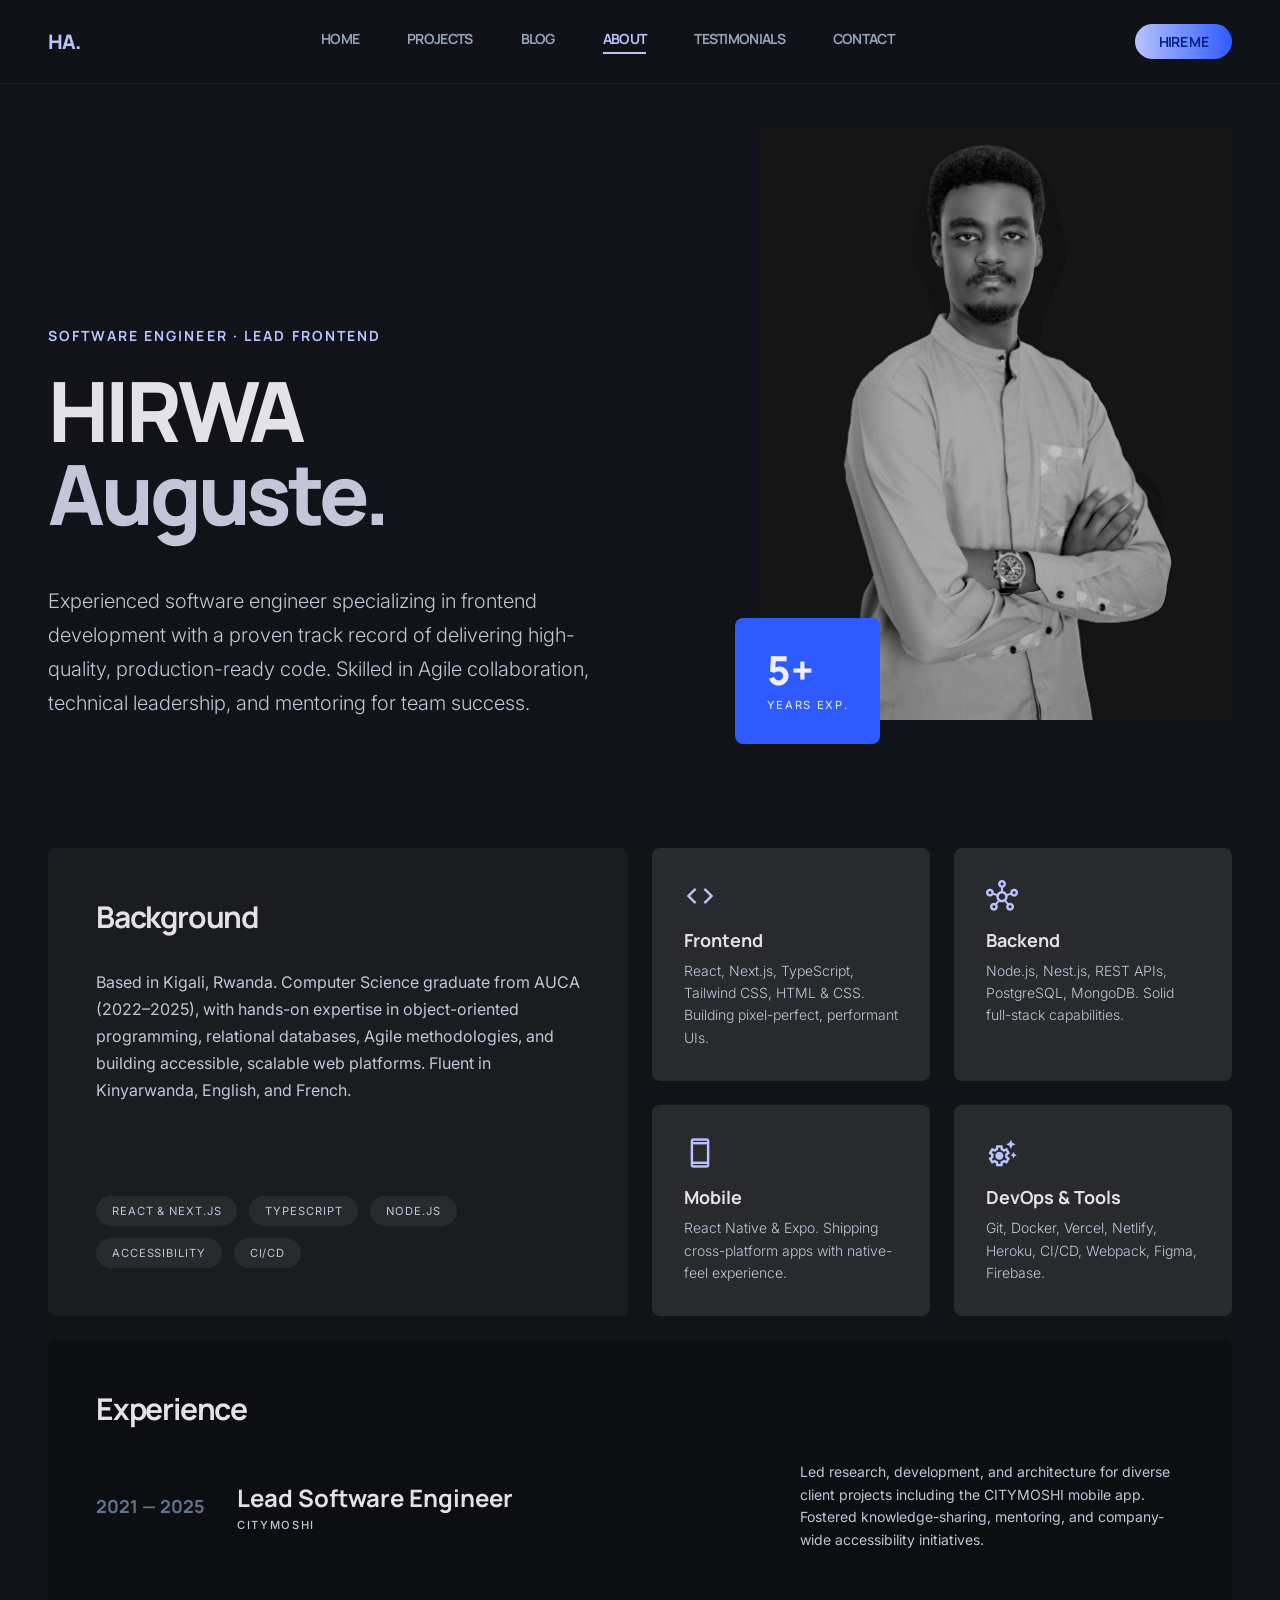
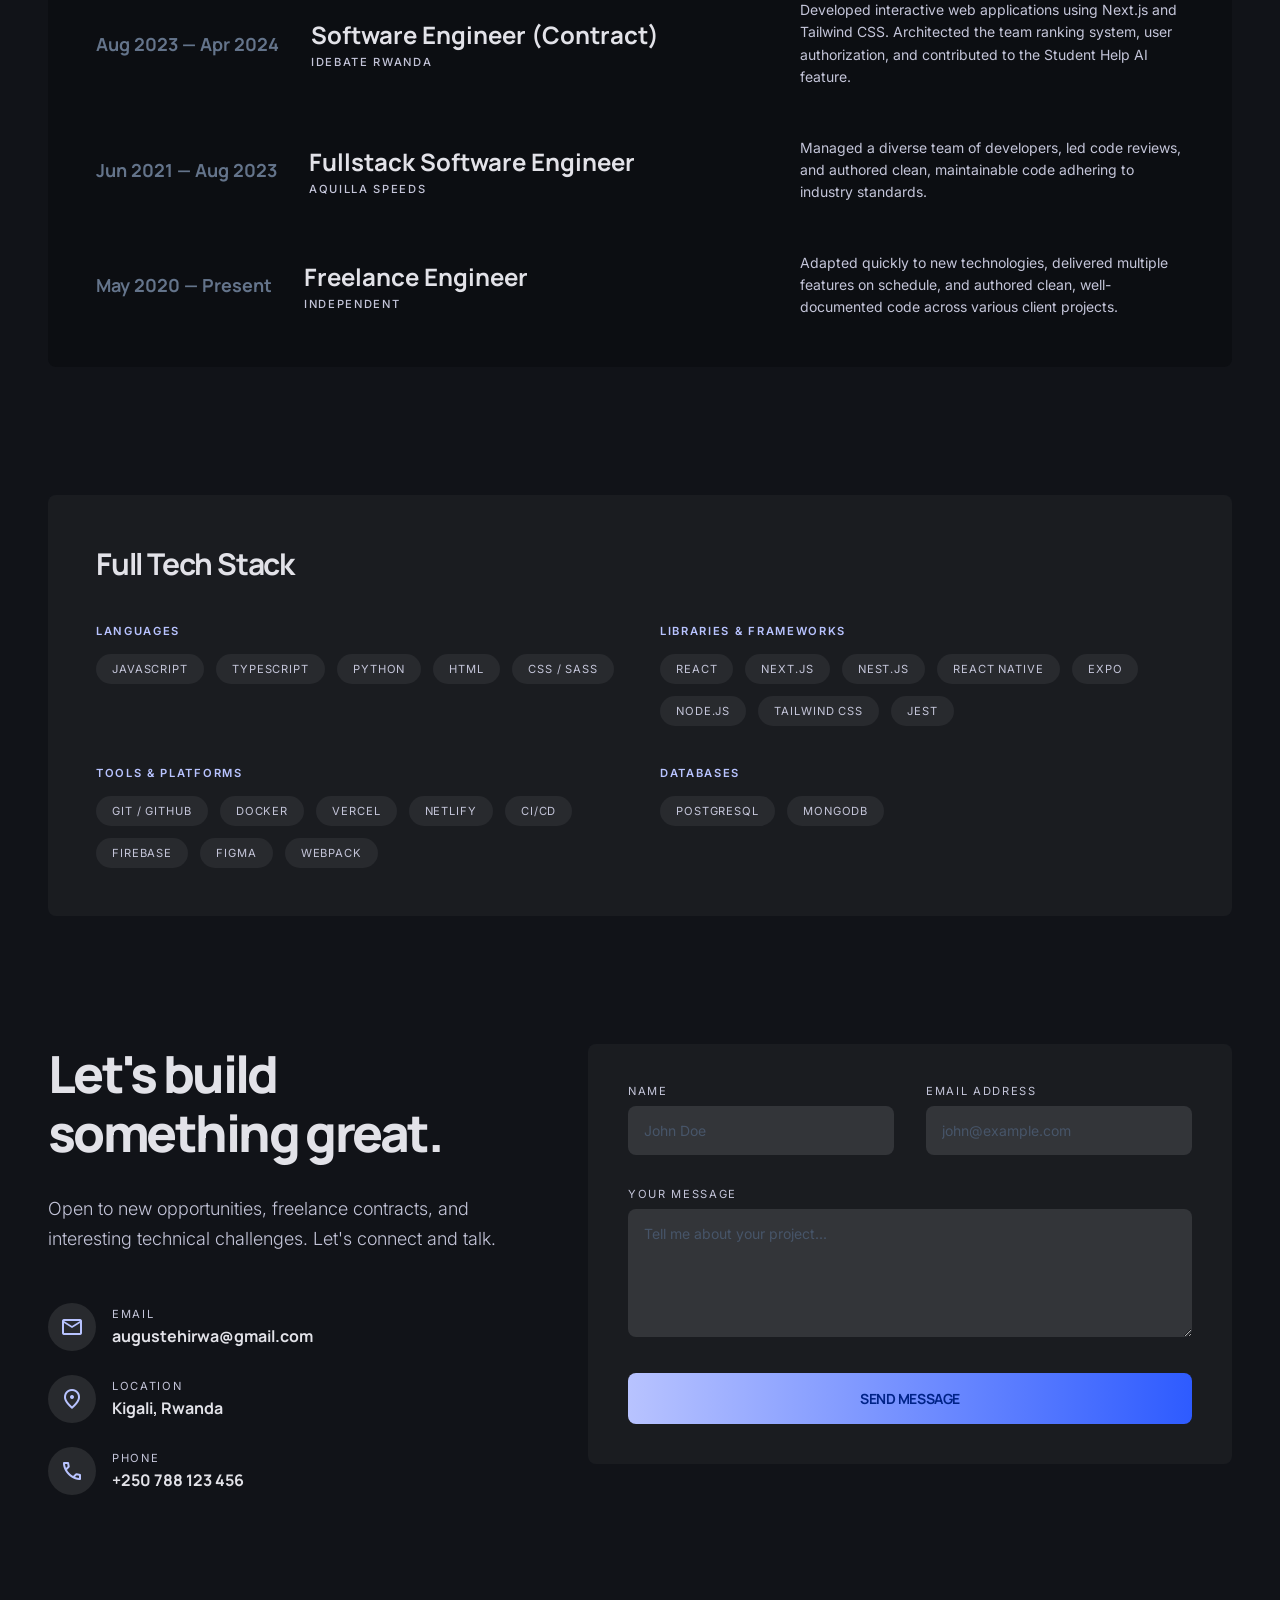
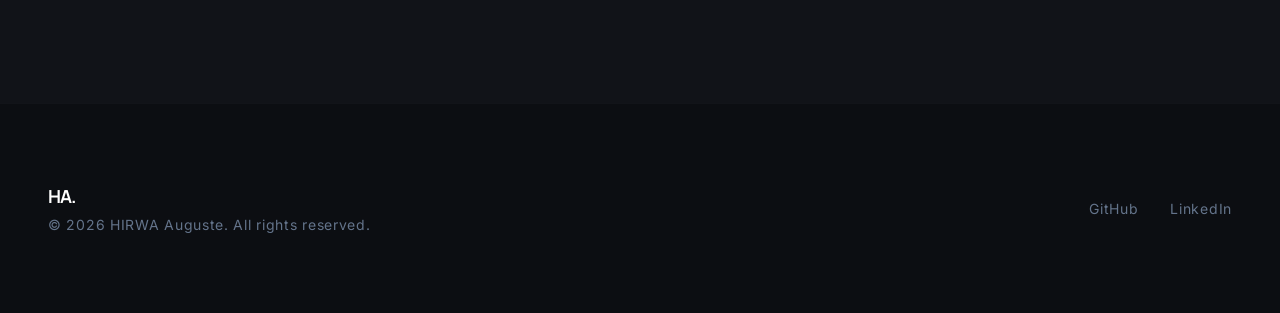
==== commit 5931cca9: "updated contact info" ====
--- a/about.html
+++ b/about.html
@@ -305,7 +305,7 @@
                 </span>
                 <div>
                   <p class="contact-item-label">Email</p>
-                  <p class="contact-item-value">user@gmail.com</p>
+                  <p class="contact-item-value">augustehirwa@gmail.com</p>
                 </div>
               </div>
               <div class="contact-item">
